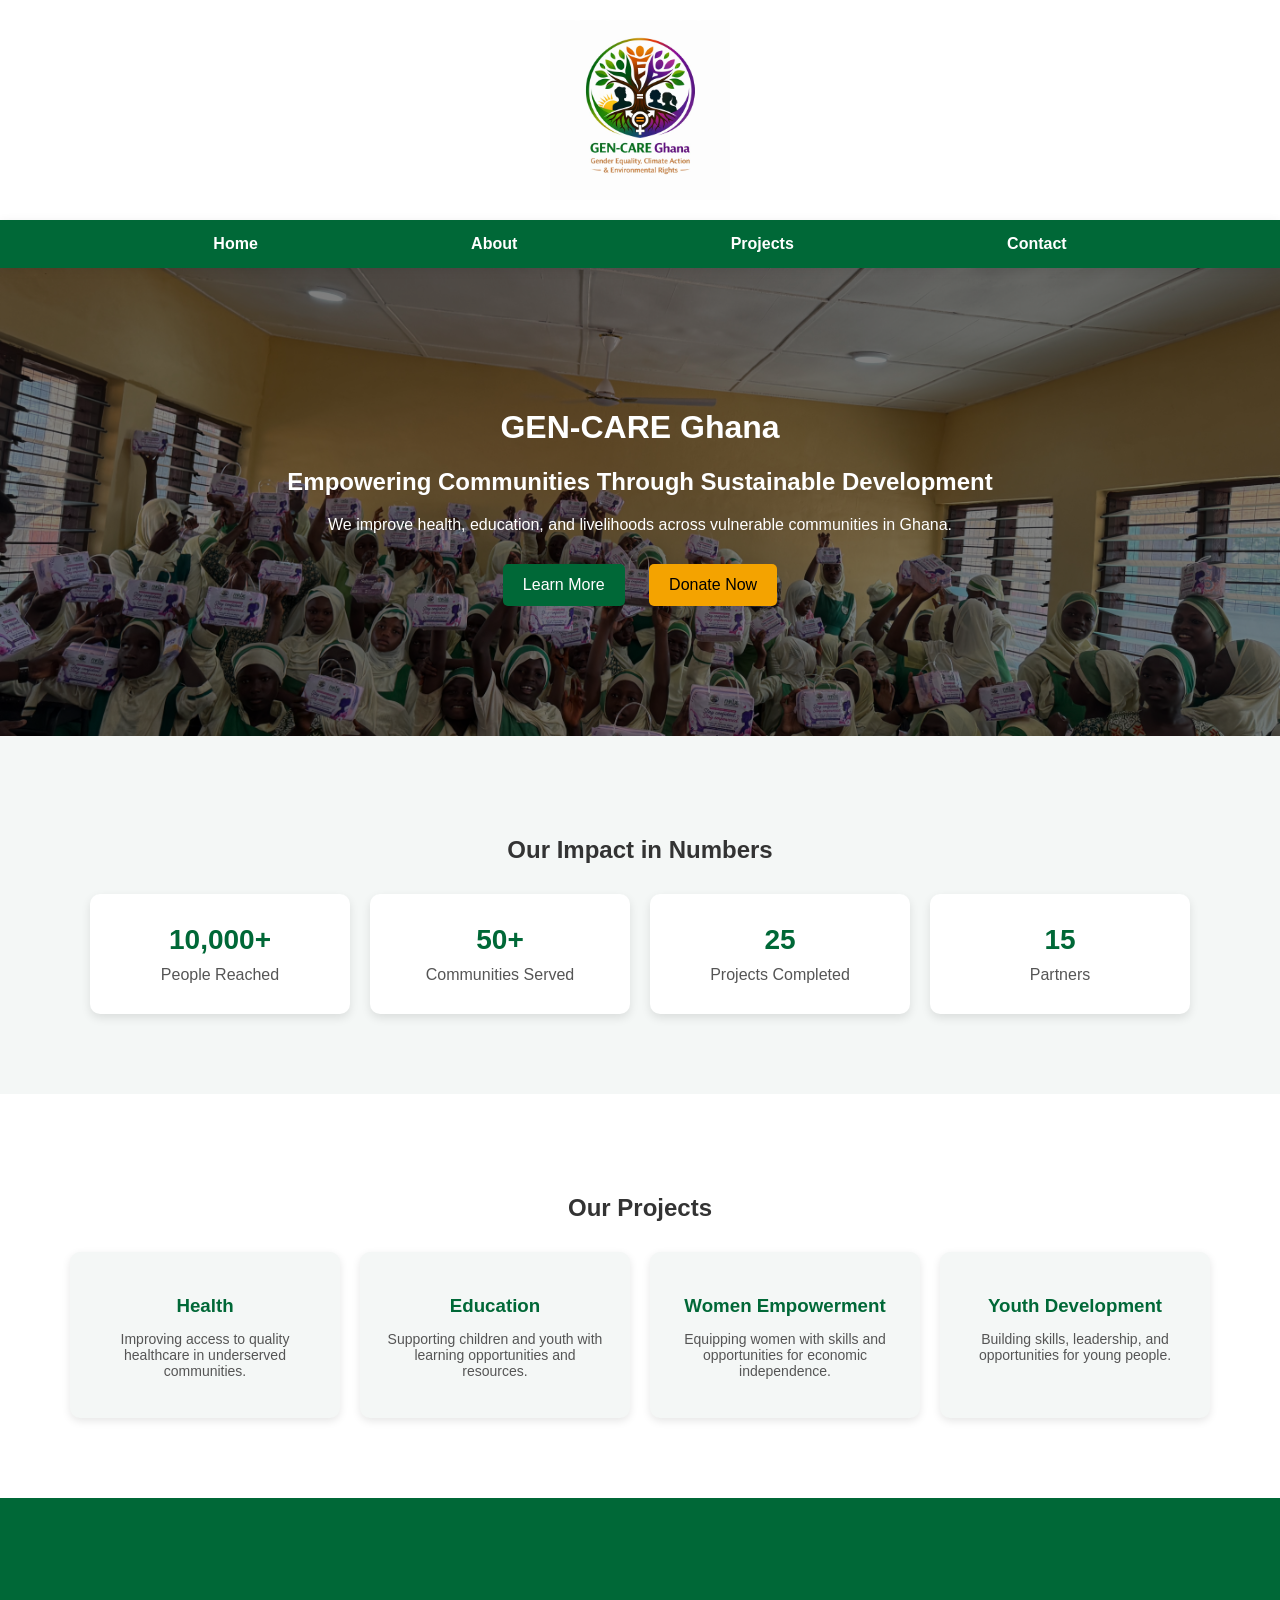
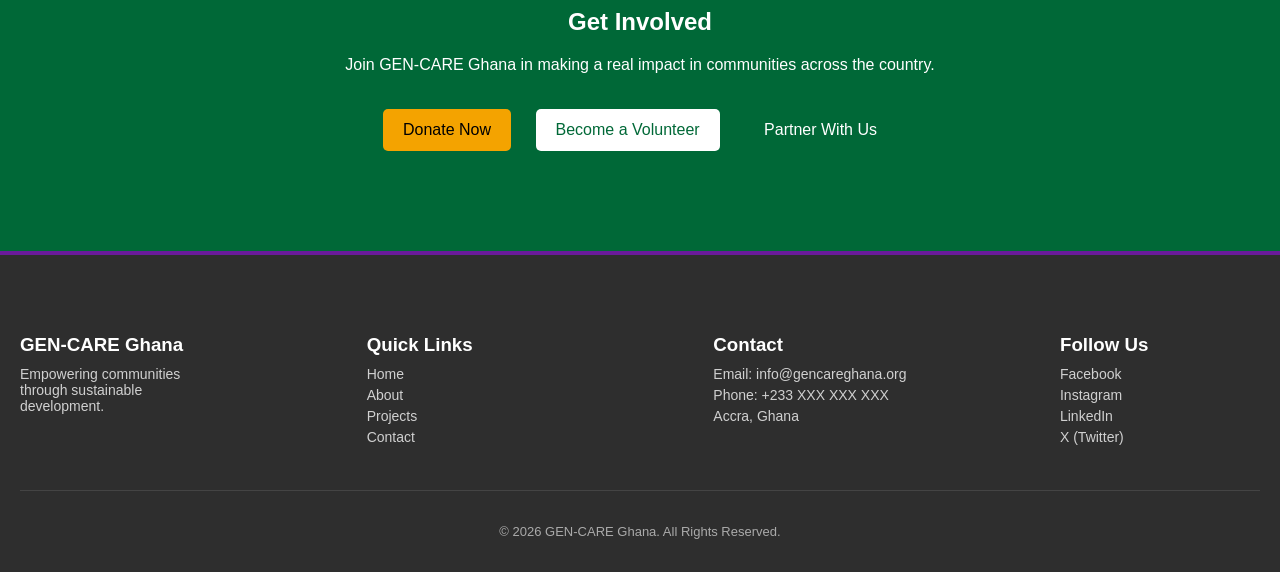
==== index.html @ 95de6874 "Add GEN-CARE Ghana website" ====
<!DOCTYPE html>
<html>


<head>
    <title>GEN-CARE Ghana</title>
    <link rel="stylesheet" href="css/style.css">
</head>


<body>

    <body>
   
    <header class="site-header">

    <img src="images/Logos/Logo1.jpg" alt="GEN-CARE Ghana Logo" class="site-logo" width="200" height="200">

</header>


<nav class="navbar">

    <ul class="nav-links">
        <li><a href="index.html">Home</a></li>
        <li><a href="about.html">About</a></li>
        <li><a href="projects.html">Projects</a></li>
        <li><a href="contact.html">Contact</a></li>
    </ul>
</nav>




<div class="hero">

    <h1>GEN-CARE Ghana</h1>

    <h2>Empowering Communities Through Sustainable Development</h2>

    <p>
        We improve health, education, and livelihoods across vulnerable communities in Ghana.
    </p>

    <div class="hero-buttons">
        <button>Learn More</button>
        <button class="donate">Donate Now</button>
    </div>

</div>




<div class="stats-section">

    <h2>Our Impact in Numbers</h2>

    <div class="stats-container">

        <div class="stat-box">
            <h3>10,000+</h3>
            <p>People Reached</p>
        </div>

        <div class="stat-box">
            <h3>50+</h3>
            <p>Communities Served</p>
        </div>

        <div class="stat-box">
            <h3>25</h3>
            <p>Projects Completed</p>
        </div>

        <div class="stat-box">
            <h3>15</h3>
            <p>Partners</p>
        </div>

    </div>

</div>



<div class="projects-section">

    <h2>Our Projects</h2>

    <div class="projects-container">

        <div class="projects-card">
            <h3>Health</h3>
            <p>Improving access to quality healthcare in underserved communities.</p>
        </div>

        <div class="projects-card">
            <h3>Education</h3>
            <p>Supporting children and youth with learning opportunities and resources.</p>
        </div>

        <div class="projects-card">
            <h3>Women Empowerment</h3>
            <p>Equipping women with skills and opportunities for economic independence.</p>
        </div>

        <div class="projects-card">
            <h3>Youth Development</h3>
            <p>Building skills, leadership, and opportunities for young people.</p>
        </div>

    </div>

</div>

<div class="cta-section">

    <h2>Get Involved</h2>

    <p>
        Join GEN-CARE Ghana in making a real impact in communities across the country.
    </p>

    <div class="cta-buttons">

        <button class="donate-btn">Donate Now</button>

        <button class="volunteer-btn">Become a Volunteer</button>

        <button class="partner-btn">Partner With Us</button>

    </div>

</div>

<footer class="footer">

    <div class="footer-container">

        <div class="footer-box">
            <h3>GEN-CARE Ghana</h3>
            <p>Empowering communities through sustainable development.</p>
        </div>

        <div class="footer-box">
            <h3>Quick Links</h3>
            <p>Home</p>
            <p>About</p>
            <p>Projects</p>
            <p>Contact</p>
        </div>

        <div class="footer-box">
            <h3>Contact</h3>
            <p>Email: info@gencareghana.org</p>
            <p>Phone: +233 XXX XXX XXX</p>
            <p>Accra, Ghana</p>
        </div>

        <div class="footer-box">
            <h3>Follow Us</h3>
            <p>Facebook</p>
            <p>Instagram</p>
            <p>LinkedIn</p>
            <p>X (Twitter)</p>
        </div>

    </div>

    <div class="footer-bottom">
        <p>© 2026 GEN-CARE Ghana. All Rights Reserved.</p>
    </div>

</footer>

</body>

</html>
---- css/style.css ----
:root {
    --green: #006837;
    --orange: #f4a300;
    --purple: #6a1b9a;
    --light: #f4f7f6;
    --dark: #333;
}

body {
    font-family: Arial, sans-serif;
    margin: 0;
    padding: 0;
    background-color: #f4f7f6;
    color: #333;
}

.site-header{
    background:white;

    padding:20px 0;

    text-align:center;
} 

.site-logo{
    width:180px;
    height:auto;

    display:block;

    margin:auto;
}

.hero {
    text-align: center;
    padding: 120px 20px;
    color: white;

    background-image: url('../images/GenCare X FHAWE/GFH1.jpg');
    background-size: cover;
    background-position: center;
    position: relative;
}

.hero::before {
    content: "";
    position: absolute;
    top: 0;
    left: 0;
    right: 0;
    bottom: 0;
    background: rgba(0, 0, 0, 0.5);
}

.hero h1,
.hero h2,
.hero p,
.hero-buttons {
    position: relative;
    z-index: 2;
}

.hero-buttons {
    margin-top: 20px;
}

.donate {
    background-color: #f4a300;
    color: black;
}

button:hover {
    background-color: #004d2e;
    color: white;
}

button {
    background-color: #006837;
    color: white;
    border: none;
    padding: 12px 20px;
    margin: 10px;
    font-size: 16px;
    cursor: pointer;
    border-radius: 5px;
}
button:hover {
    background-color: #004d2e;
}

.navbar {
    background: #006837;
    padding: 15px 0;
    box-shadow: 0 2px 10px rgba(0,0,0,0.08);
    position: sticky;
    top: 0;
    z-index: 1000;
}

.logo {
    color: white;
    margin: 0;
}

.nav-links {
    display: flex;
    justify-content: space-evenly;
    align-items: center;
    list-style: none;
    width: 100%;
    margin: 0;
    padding: 0;
}

.nav-links li a {
    text-decoration: none;
    color: white;
    font-weight: bold;
}

.nav-links li a:hover {
    color: #f4a300;
}

.stats-section {
    text-align: center;
    padding: 80px 20px;
    background-color: #f4f7f6;
}

.stats-container {
    display: flex;
    justify-content: center;
    gap: 20px;
    flex-wrap: wrap;
    margin-top: 30px;
}

.stat-box {
    background-color: white;
    padding: 30px;
    width: 200px;
    border-radius: 10px;
    box-shadow: 0 4px 10px rgba(0,0,0,0.1);
}

.stat-box h3 {
    font-size: 28px;
    color: #006837;
    margin: 0;
}

.stat-box p {
    margin: 10px 0 0;
    color: #555;
}

.projects-section {
    text-align: center;
    padding: 80px 20px;
    background-color: white;
}

.projects-container {
    display: flex;
    justify-content: center;
    gap: 20px;
    flex-wrap: wrap;
    margin-top: 30px;
}

.projects-card {
    background-color: #f4f7f6;
    padding: 25px;
    width: 220px;
    border-radius: 10px;
    box-shadow: 0 3px 8px rgba(0,0,0,0.1);
    transition: 0.3s;
}

.projects-card:hover {
    transform: translateY(-5px);
    background-color: #eaf5ef;
}

.projects-card h3 {
    color: #006837;
    margin-bottom: 10px;
}

.projects-card p {
    color: #555;
    font-size: 14px;
}

.cta-section {
    text-align: center;
    padding: 90px 20px;
    background-color: #006837;
    color: white;
}

.cta-buttons {
    margin-top: 25px;
}

.cta-section button {
    padding: 12px 20px;
    margin: 10px;
    border: none;
    font-size: 16px;
    cursor: pointer;
    border-radius: 5px;
    transition: 0.3s;
}

.donate-btn {
    background-color: #f4a300;
    color: black;
}

.volunteer-btn {
    background-color: white;
    color: #006837;
}

.partner-btn {
    background-color: transparent;
    border: 2px solid white;
    color: white;
}

.cta-section button:hover {
    transform: scale(1.05);
}

.footer {
    background-color: #2e2e2e;
    color: white;
    padding: 60px 20px 20px;
}

.footer-container {
    display: flex;
    justify-content: space-between;
    flex-wrap: wrap;
    gap: 30px;
}

.footer-box {
    width: 200px;
}

.footer-box h3 {
    color: white;
    margin-bottom: 10px;
}

.footer-box p {
    margin: 5px 0;
    color: #d0d0d0;
    font-size: 14px;
}

.footer-bottom {
    text-align: center;
    margin-top: 40px;
    padding-top: 20px;
    border-top: 1px solid #444;
    color: #aaa;
    font-size: 13px;
}

.footer {
    border-top: 4px solid var(--purple);
}


#ABOUT SECTION

.about-section {
    text-align: center;
    padding: 80px 20px;
    background-color: #f4f7f6;
}

.about-section h1 {
    color: var(--purple);
}

.about-section p {
    max-width: 700px;
    margin: auto;
    color: #555;
    font-size: 16px;
}

.about-section p {
    margin-bottom: 25px;
}

.info-section {
    display: flex;
    justify-content: center;
    gap: 20px;
    flex-wrap: wrap;
    padding: 60px 20px;
    background-color: white;
}

.about-grid {
    display: grid;
    grid-template-columns: repeat(auto-fit, minmax(250px, 1fr));
    gap: 20px;
    padding: 60px 20px;
    background-color: white;
}

.about-card {
    background-color: #f9f9f9;
    padding: 25px;
    border-radius: 10px;
    box-shadow: 0 3px 10px rgba(0,0,0,0.1);
    transition: 0.3s;
    border-top: 4px solid var(--green);
    text-align: center;
}

.about-card:hover {
    transform: translateY(-5px);
    border-top: 4px solid var(--purple);
}

.about-card h2 {
    color: var(--green);
}

.about-card p {
    color: #555;
    font-size: 14px;
}

.values-section{
    background-color:#f4f7f6;
    padding:80px 20px;
    text-align:center;
}

.values-section h2{
    color:var(--black);
    margin-bottom:50px;
}

.values-grid{
    display:flex;
    justify-content:center;
    gap:30px;
    flex-wrap:wrap;

    max-width:1100px;
    margin:auto;
}


.value-card{
    flex:0 1 300px;

    background:white;
    padding:30px;

    border-radius:12px;

    box-shadow:0 5px 15px rgba(0,0,0,0.08);

    border-top:4px solid var(--green);

    transition:0.3s;
}

.value-card:hover{
    transform:translateY(-8px);

    border-top:4px solid var(--purple);
}

.value-card h3{
    color:var(--green);
    margin-bottom:15px;
}

.value-card p{
    color:#666;
    line-height:1.7;
}



#PROJECTS SECTION

.page-header {
    text-align: center;
    padding: 80px 20px;
    background-color: #f4f7f6;
}

.page-header h1 {
    color: var(--purple);
}

.page-header p {
    max-width: 700px;
    margin: auto;
    color: #555;
}

.projects-grid {
    display: grid;
    grid-template-columns: repeat(2, 1fr);
    gap: 30px;
    max-width: 1000px;
    margin: auto;
    padding: 60px 20px;
}

.project-card {
    background-color: #f9f9f9;
    padding: 25px;
    border-radius: 10px;
    box-shadow: 0 3px 10px rgba(0,0,0,0.1);
    transition: 0.3s;
    border-top: 4px solid var(--green);
}

.project-card:hover {
    transform: translateY(-5px);
    border-top: 4px solid var(--purple);
}

.project-card h2 {
    color: var(--green);
}

.project-card p {
    color: #555;
    font-size: 14px;
}

.page-header {
    text-align: center;
    padding: 80px 20px;
    background-color: #f4f7f6;
}

.page-header h1 {
    color: var(--black);
}

.page-header p {
    max-width: 700px;
    margin: auto;
    color: #555;
}

#CONTACT SECTION

.contact-header {
    background-color: #f4f7f6;
    text-align: center;
    padding: 80px 20px;
}

.contact-header h1 {
    color: var(--black);
    margin-bottom: 15px;
}

.contact-header p {
    max-width: 700px;
    margin: auto;
    color: #555;
}

.contact-card {
    width: 350px;
    background-color: #f9f9f9;
    padding: 30px;
    border-radius: 10px;
    box-shadow: 0 3px 10px rgba(0,0,0,0.1);

    text-align: center;
}

.contact-card h2 {
    color: var(--purple);

    margin-bottom: 20px;
}

.contact-card h2,
.contact-card p {
    text-align: center;
}

.contact-card input,
.contact-card textarea {
    width: 90%;
    padding: 12px;
    margin-bottom: 15px;
    border: 1px solid #ccc;
    border-radius: 5px;
}

.contact-card button {
    width: 150px;
    padding: 12px;
    background-color: var(--green);
    color: white;
    border: none;
    border-radius: 5px;
    cursor: pointer;
}

.contact-card form {
    display: flex;
    flex-direction: column;
    align-items: center;
}

.contact-card button:hover {

    background-color: var(--purple);

}

.whatsapp-btn {

    display: inline-block;
    margin-top: 15px;
    padding: 12px 20px;
    background-color: #25D366;
    color: white;
    text-decoration: none;
    border-radius: 5px;
}

.contact-card h2 {
    color: var(--black);
    margin-bottom: 20px;
}

.contact-page-header{
    background:#f4f7f6;
    padding:80px 20px;
}

.contact-page-title{
    max-width:700px;
    margin:auto;
    text-align:center;
}

.contact-page-title h1{
    color:var(--black);
    margin-bottom:15px;
}

.contact-page-title p{
    color:#555;
}

.contact-page-section{
    display:flex;
    justify-content:center;
    gap:40px;
    flex-wrap:wrap;
    padding:60px 20px;
}

.contact-page-card{
    width:350px;
    background:#f9f9f9;
    padding:30px;
    border-radius:10px;
    box-shadow:0 3px 10px rgba(0,0,0,0.1);
}

.contact-page-card h2,
.contact-page-card p{
    text-align:center;
}

.contact-page-card h2{
    text-align:center;
    color:var(--black);
    margin-bottom:20px;
}

.contact-page-card p{
    text-align:center;
}

.contact-page-card form{
    width:100%;
}

.contact-page-card input,
.contact-page-card textarea{
    width:100%;
    padding:12px;
    margin-bottom:15px;
    border:1px solid #ccc;
    border-radius:5px;
    box-sizing:border-box;
}

.contact-page-card button{
    display:block;
    margin:20px auto 0 auto;

    width:150px;
    padding:12px;

    background-color:var(--green);
    color:white;

    border:none;
    border-radius:5px;

    cursor:pointer;
}

.contact-page-section{
    display:flex;
    justify-content:center;
    align-items:flex-start;
    gap:40px;
    flex-wrap:wrap;

    padding:60px 20px;
}
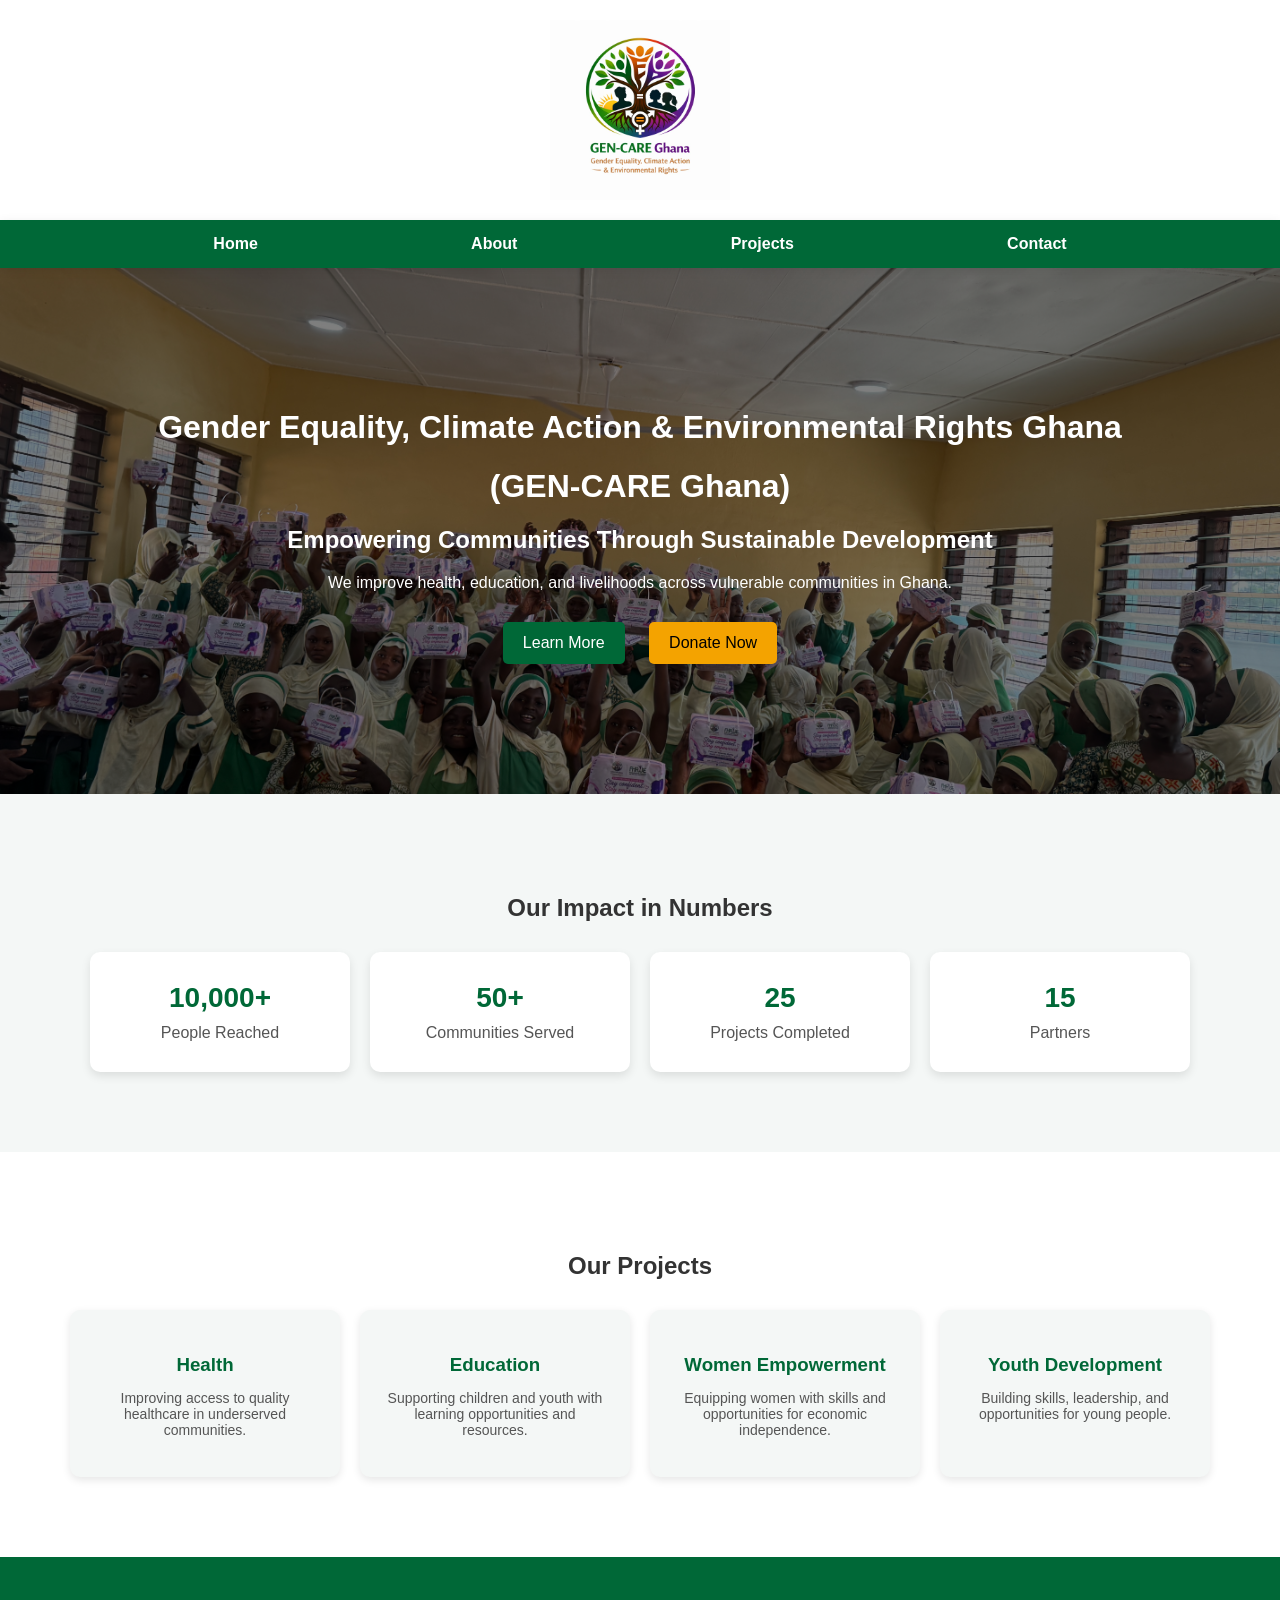
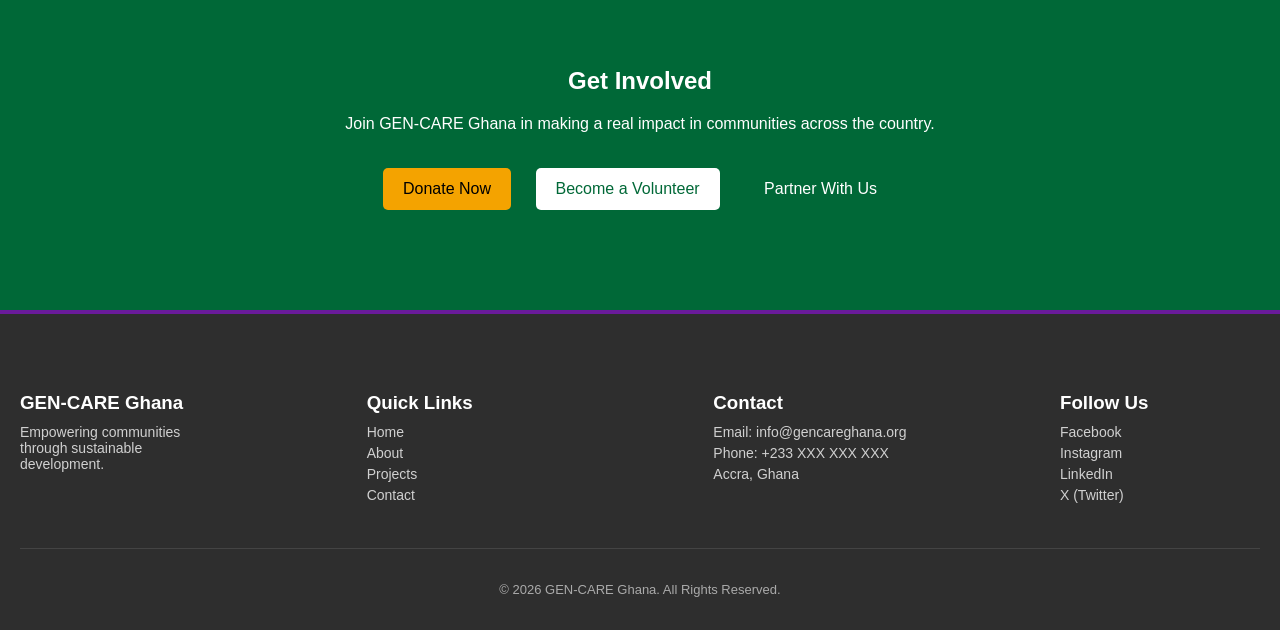
==== commit a1d93716: "Update index.html Update About page" ====
--- a/index.html
+++ b/index.html
@@ -34,7 +34,8 @@
 
 <div class="hero">
 
-    <h1>GEN-CARE Ghana</h1>
+    <h1>Gender Equality, Climate Action & Environmental Rights Ghana</h1>
+    <h1>(GEN-CARE Ghana)</h1>
 
     <h2>Empowering Communities Through Sustainable Development</h2>
 
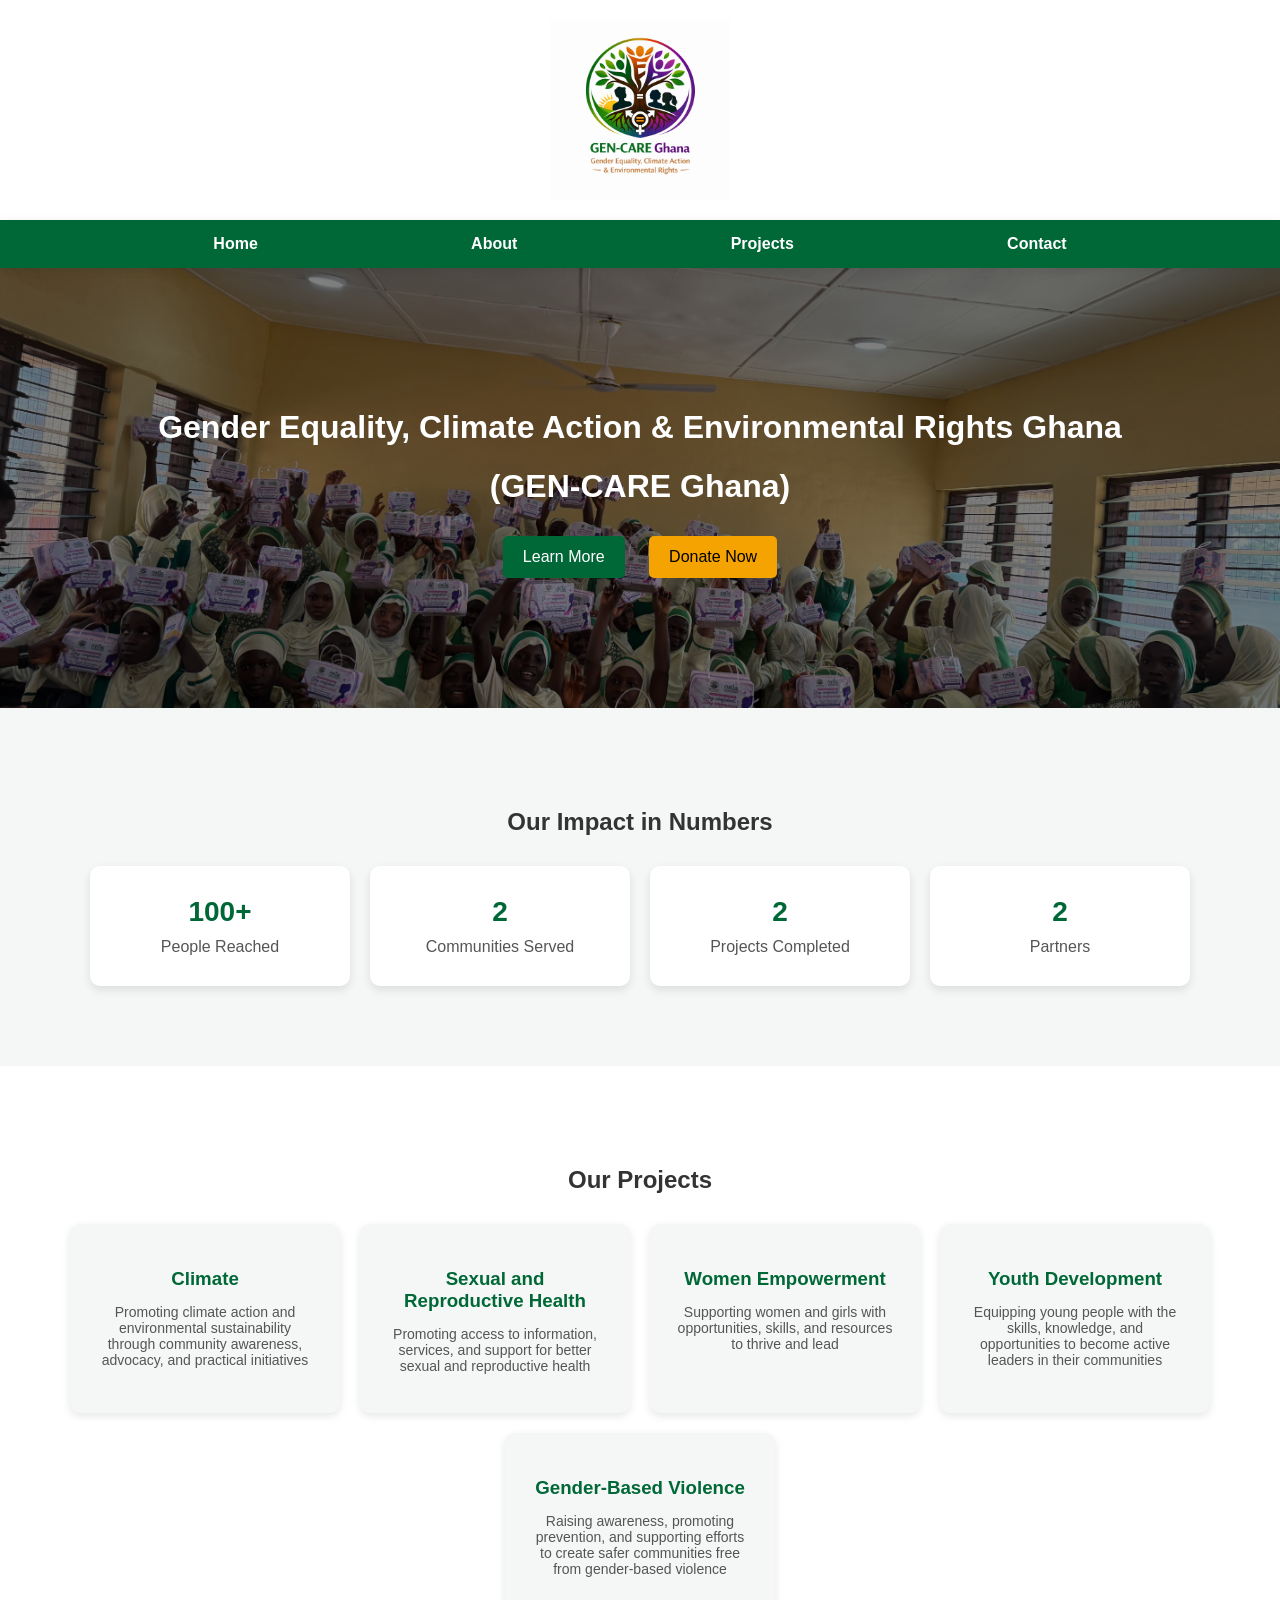
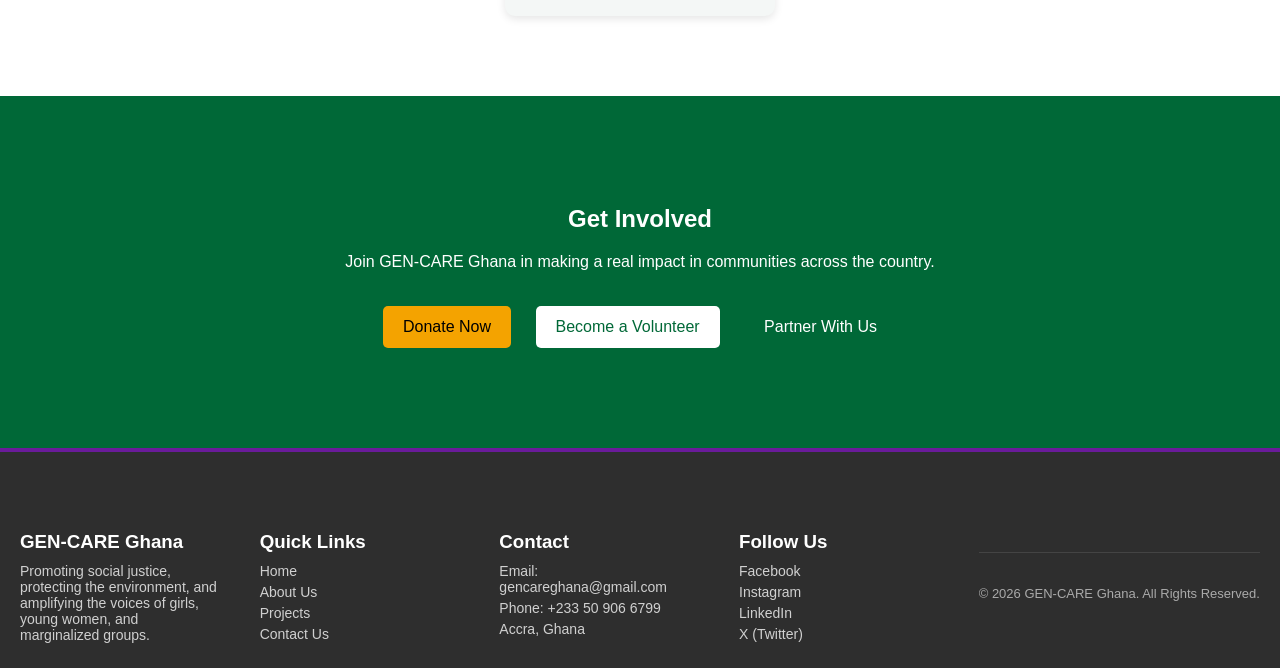
==== commit 45886755: "Update index.html" ====
--- a/index.html
+++ b/index.html
@@ -37,16 +37,10 @@
     <h1>Gender Equality, Climate Action & Environmental Rights Ghana</h1>
     <h1>(GEN-CARE Ghana)</h1>
 
-    <h2>Empowering Communities Through Sustainable Development</h2>
-
-    <p>
-        We improve health, education, and livelihoods across vulnerable communities in Ghana.
-    </p>
-
-    <div class="hero-buttons">
-        <button>Learn More</button>
-        <button class="donate">Donate Now</button>
-    </div>
+<div class="hero-buttons">
+    <a href="about.html" class="hero-btn">Learn More</a>
+    <a href="paystack.shop/pay/1pvp884kh8" class="hero-btn donate">Donate Now</a>
+</div>
 
 </div>
 
@@ -60,22 +54,22 @@
     <div class="stats-container">
 
         <div class="stat-box">
-            <h3>10,000+</h3>
+            <h3>100+</h3>
             <p>People Reached</p>
         </div>
 
         <div class="stat-box">
-            <h3>50+</h3>
+            <h3>2</h3>
             <p>Communities Served</p>
         </div>
 
         <div class="stat-box">
-            <h3>25</h3>
+            <h3>2</h3>
             <p>Projects Completed</p>
         </div>
 
         <div class="stat-box">
-            <h3>15</h3>
+            <h3>2</h3>
             <p>Partners</p>
         </div>
 
@@ -92,23 +86,28 @@
     <div class="projects-container">
 
         <div class="projects-card">
-            <h3>Health</h3>
-            <p>Improving access to quality healthcare in underserved communities.</p>
+            <h3>Climate</h3>
+            <p>Promoting climate action and environmental sustainability through community awareness, advocacy, and practical initiatives</p>
         </div>
 
         <div class="projects-card">
-            <h3>Education</h3>
-            <p>Supporting children and youth with learning opportunities and resources.</p>
+            <h3>Sexual and Reproductive Health</h3>
+            <p>Promoting access to information, services, and support for better sexual and reproductive health</p>
         </div>
 
         <div class="projects-card">
             <h3>Women Empowerment</h3>
-            <p>Equipping women with skills and opportunities for economic independence.</p>
+            <p>Supporting women and girls with opportunities, skills, and resources to thrive and lead</p>
         </div>
 
         <div class="projects-card">
             <h3>Youth Development</h3>
-            <p>Building skills, leadership, and opportunities for young people.</p>
+            <p>Equipping young people with the skills, knowledge, and opportunities to become active leaders in their communities</p>
+        </div>
+
+         <div class="projects-card">
+            <h3>Gender-Based Violence</h3>
+            <p>Raising awareness, promoting prevention, and supporting efforts to create safer communities free from gender-based violence</p>
         </div>
 
     </div>
@@ -123,15 +122,13 @@
         Join GEN-CARE Ghana in making a real impact in communities across the country.
     </p>
 
-    <div class="cta-buttons">
 
-        <button class="donate-btn">Donate Now</button>
+<div class="cta-buttons">
+    <a href="paystack.shop/pay/1pvp884kh8" class="cta-btn donate-btn">Donate Now</a>
+    <a href="contact.html" class="cta-btn volunteer-btn">Become a Volunteer</a>
+    <a href="contact.html" class="cta-btn partner-btn">Partner With Us</a>
+</div>
 
-        <button class="volunteer-btn">Become a Volunteer</button>
-
-        <button class="partner-btn">Partner With Us</button>
-
-    </div>
 
 </div>
 
@@ -141,33 +138,34 @@
 
         <div class="footer-box">
             <h3>GEN-CARE Ghana</h3>
-            <p>Empowering communities through sustainable development.</p>
+            <p>Promoting social justice, protecting the environment, and amplifying 
+                the voices of girls, young women, and marginalized groups.
+            </p>
         </div>
 
         <div class="footer-box">
             <h3>Quick Links</h3>
-            <p>Home</p>
-            <p>About</p>
-            <p>Projects</p>
-            <p>Contact</p>
+            <p><a href="index.html">Home</a></p>
+            <p><a href="about.html">About Us</a></p>
+            <p><a href="projects.html">Projects</a></p>
+            <p><a href="contact.html">Contact Us</a></p>
         </div>
 
         <div class="footer-box">
             <h3>Contact</h3>
-            <p>Email: info@gencareghana.org</p>
-            <p>Phone: +233 XXX XXX XXX</p>
+            <p>Email: gencareghana@gmail.com</p>
+            <p>Phone: +233 50 906 6799</p>
             <p>Accra, Ghana</p>
         </div>
 
         <div class="footer-box">
             <h3>Follow Us</h3>
-            <p>Facebook</p>
-            <p>Instagram</p>
-            <p>LinkedIn</p>
-            <p>X (Twitter)</p>
+
+            <p><a href="https://www.facebook.com/gencareghana/">Facebook</a></p>
+            <p><a href="https://www.instagram.com/gencareghana/">Instagram</a></p>
+            <p><a href="https://www.linkedin.com/company/gencareghana/">LinkedIn</a></p>
+            <p><a href="https://twitter.com/gencareghana">X (Twitter)</a></p>
         </div>
-
-    </div>
 
     <div class="footer-bottom">
         <p>© 2026 GEN-CARE Ghana. All Rights Reserved.</p>
--- a/css/style.css
+++ b/css/style.css
@@ -64,28 +64,30 @@
     margin-top: 20px;
 }
 
-.donate {
-    background-color: #f4a300;
-    color: black;
-}
-
-button:hover {
-    background-color: #004d2e;
-    color: white;
-}
-
-button {
+.hero-btn {
+    display: inline-block;
     background-color: #006837;
     color: white;
-    border: none;
+    text-decoration: none;
     padding: 12px 20px;
     margin: 10px;
     font-size: 16px;
-    cursor: pointer;
     border-radius: 5px;
 }
-button:hover {
+
+.hero-btn:hover {
     background-color: #004d2e;
+    color: white;
+}
+
+.hero-btn.donate {
+    background-color: #f4a300;
+    color: black;
+}
+
+.hero-btn.donate:hover {
+    background-color: #d98f00;
+    color: black;
 }
 
 .navbar {
@@ -204,7 +206,8 @@
     margin-top: 25px;
 }
 
-.cta-section button {
+.cta-section a {
+    display: inline-block;
     padding: 12px 20px;
     margin: 10px;
     border: none;
@@ -212,6 +215,7 @@
     cursor: pointer;
     border-radius: 5px;
     transition: 0.3s;
+    text-decoration: none;
 }
 
 .donate-btn {
@@ -230,7 +234,7 @@
     color: white;
 }
 
-.cta-section button:hover {
+.cta-section a:hover {
     transform: scale(1.05);
 }
 
@@ -275,6 +279,20 @@
     border-top: 4px solid var(--purple);
 }
 
+.footer-box a {
+
+    color: #d0d0d0;
+
+    text-decoration: none;
+
+}
+
+.footer-box a:hover {
+
+    color: #f4a300;
+
+}
+
 
 #ABOUT SECTION
 
@@ -290,13 +308,10 @@
 
 .about-section p {
     max-width: 700px;
-    margin: auto;
+    margin: 0 auto 30px auto;
     color: #555;
     font-size: 16px;
-}
-
-.about-section p {
-    margin-bottom: 25px;
+    line-height: 1.8;
 }
 
 .info-section {
@@ -356,7 +371,6 @@
     justify-content:center;
     gap:30px;
     flex-wrap:wrap;
-
     max-width:1100px;
     margin:auto;
 }
@@ -364,22 +378,16 @@
 
 .value-card{
     flex:0 1 300px;
-
     background:white;
     padding:30px;
-
     border-radius:12px;
-
     box-shadow:0 5px 15px rgba(0,0,0,0.08);
-
     border-top:4px solid var(--green);
-
     transition:0.3s;
 }
 
 .value-card:hover{
     transform:translateY(-8px);
-
     border-top:4px solid var(--purple);
 }
 
@@ -393,7 +401,61 @@
     line-height:1.7;
 }
 
-
+.about-page-header p {
+    display: block;
+    margin-top: 0;
+    margin-bottom: 30px !important;
+    line-height: 1.8;
+}
+
+.about-image {
+    max-width: 900px;
+    margin: 20px auto 60px auto;
+    padding: 0 20px;
+    text-align: center;
+}
+
+.about-image img {
+    width: 80%;
+    height: auto;
+    margin: 0 auto;
+    border-radius: 12px;
+    display: block;
+    box-shadow: 0 5px 15px rgba(0,0,0,0.12);
+}
+
+.about-impact {
+    display: flex;
+    align-items: center;
+    gap: 30px;
+    max-width: 1100px;
+    margin: 0 auto;
+    padding: 70px 20px;
+    background-color: white;
+}
+
+.about-impact-image {
+    flex: 1;
+}
+
+.about-impact-image img {
+    width: 100%;
+    height: auto;
+    border-radius: 12px;
+    display: block;
+}
+
+.about-impact-cards {
+    flex: 1;
+    display: flex;
+    flex-direction: column;
+    gap: 20px;
+}
+
+.about-impact-cards .about-card {
+    width: auto;
+    margin: 0;
+}
 
 #PROJECTS SECTION
 
@@ -405,12 +467,6 @@
 
 .page-header h1 {
     color: var(--purple);
-}
-
-.page-header p {
-    max-width: 700px;
-    margin: auto;
-    color: #555;
 }
 
 .projects-grid {
@@ -459,6 +515,35 @@
     max-width: 700px;
     margin: auto;
     color: #555;
+}
+
+.project-btn {
+    display: inline-block;
+    background-color: #f4a300;
+    color: black;
+    text-decoration: none;
+    padding: 12px 20px;
+    margin-top: 15px;
+    font-size: 16px;
+    border-radius: 5px;
+    transition: 0.3s;
+}
+
+.project-btn:hover {
+    background-color: #d98f00;
+    color: black;
+}
+
+.project-card img {
+    width: 100%;
+    height: 250px;
+    object-fit: contain;
+    display: block;
+    border-radius: 10px 10px 0 0;
+}
+
+.project-card {
+    overflow: hidden;
 }
 
 #CONTACT SECTION
@@ -637,4 +722,53 @@
     flex-wrap:wrap;
 
     padding:60px 20px;
+}
+
+
+#FHAWE SECTION
+
+.project-detail {
+    max-width: 900px;
+    margin: auto;
+    padding: 70px 20px;
+    text-align: center;
+}
+
+.project-title {
+    text-align: center;
+    color: var(--black);
+    font-size: 32px;
+    margin-bottom: 30px;
+    line-height: 1.3;
+}
+
+.project-detail-image {
+    width: 80%;
+    height: auto;
+    border-radius: 12px;
+    display: block;
+    margin: 0 auto 30px auto;
+}
+
+.project-detail p {
+    max-width: 700px;
+    margin: 0 auto 30px auto;
+    color: #555;
+    line-height: 1.8;
+}
+
+.project-gallery {
+    display: grid;
+    grid-template-columns: repeat(2, 1fr);
+    gap: 20px;
+    margin: 40px auto;
+    max-width: 900px;
+}
+
+.project-gallery img {
+    width: 100%;
+    height: 280px;
+    object-fit: cover;
+    border-radius: 10px;
+    display: block;
 }
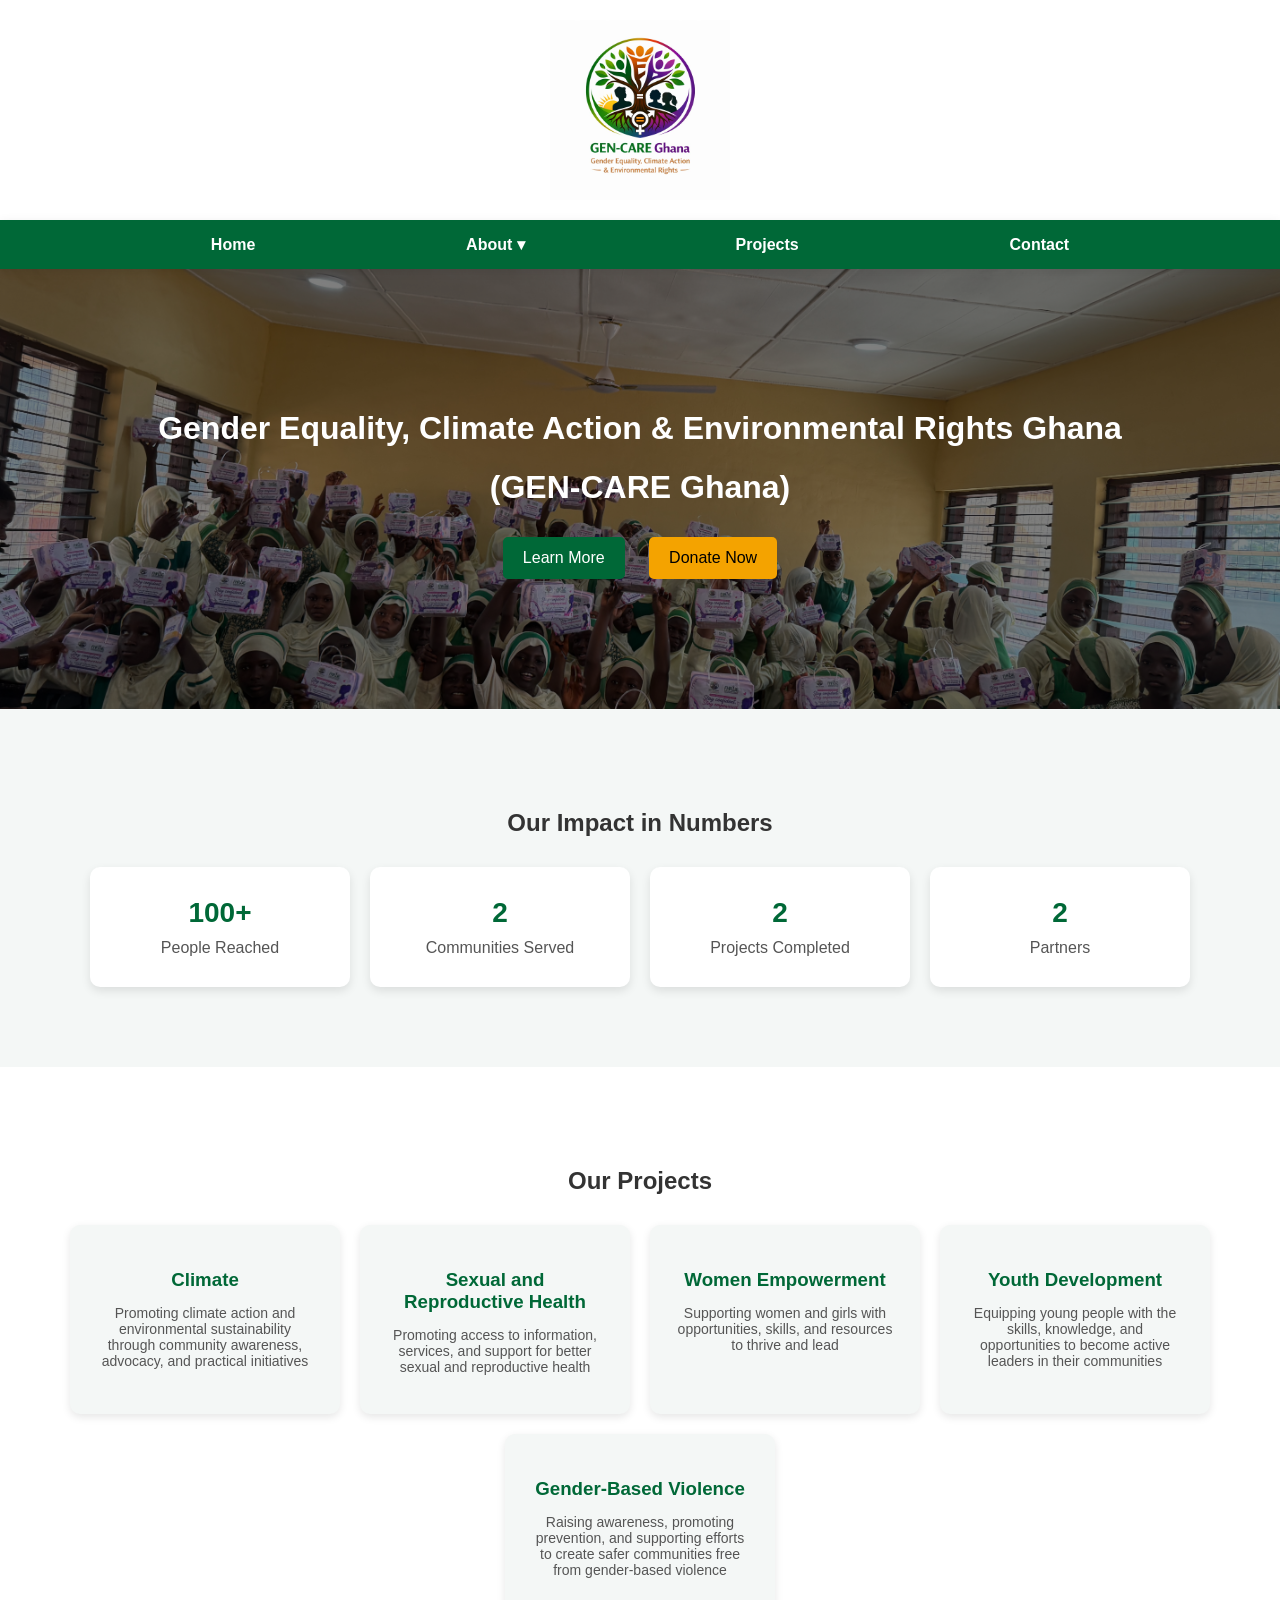
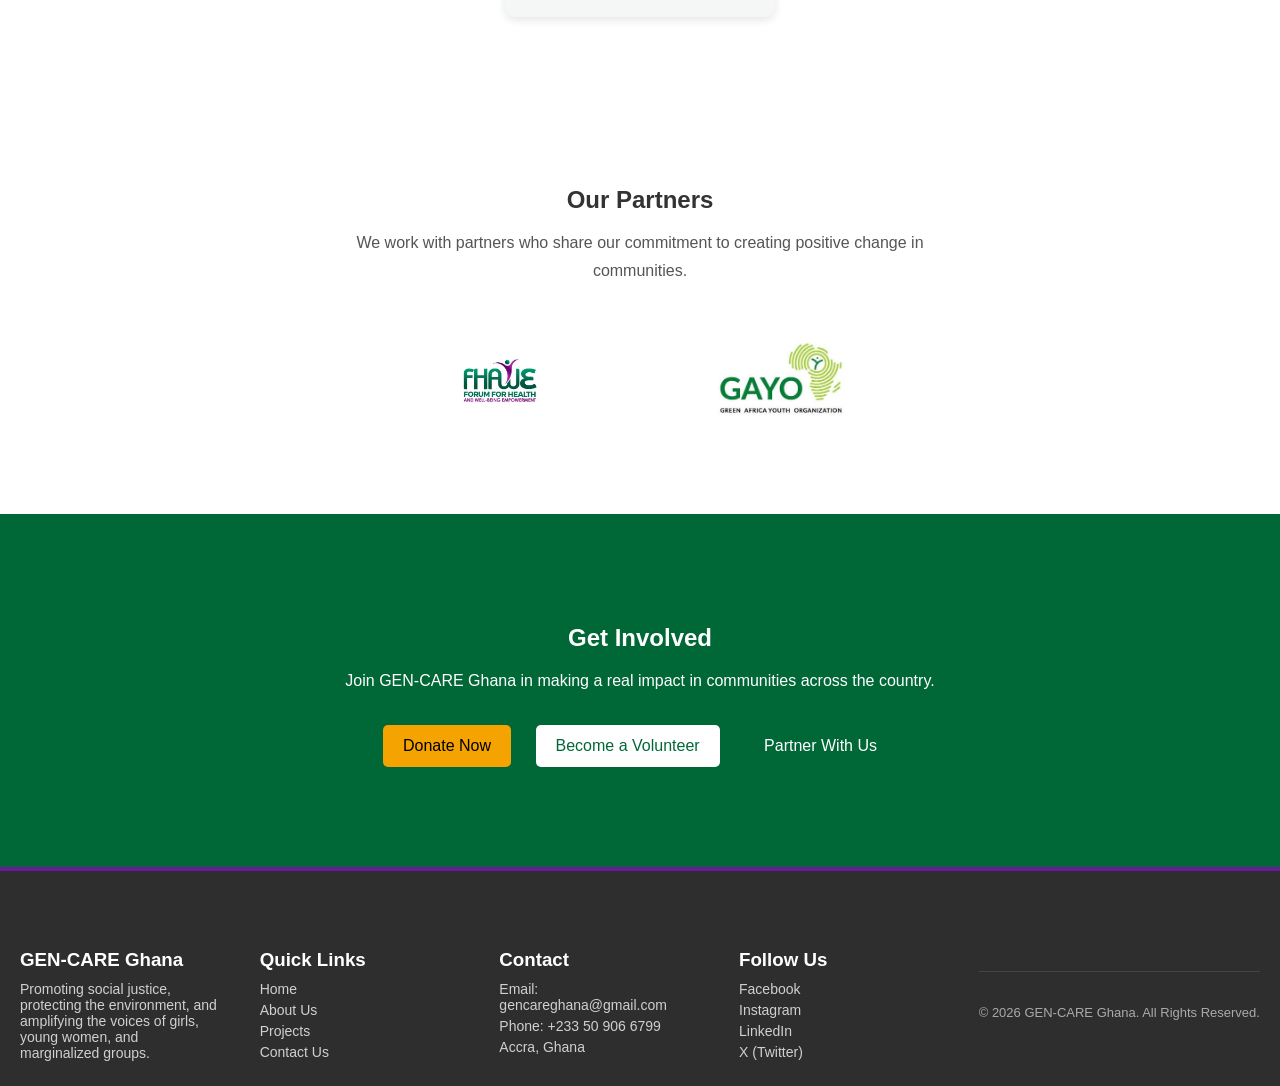
==== commit a45f47fe: "Update index.html" ====
--- a/index.html
+++ b/index.html
@@ -5,6 +5,7 @@
 <head>
     <title>GEN-CARE Ghana</title>
     <link rel="stylesheet" href="css/style.css">
+    <link rel="icon" type="image/jpeg" href="images/Logos/gencarelogo.jpg">
 </head>
 
 
@@ -14,7 +15,7 @@
    
     <header class="site-header">
 
-    <img src="images/Logos/Logo1.jpg" alt="GEN-CARE Ghana Logo" class="site-logo" width="200" height="200">
+    <img src="images/Logos/gencarelogo.jpg" alt="GEN-CARE Ghana Logo" class="site-logo" width="200" height="200">
 
 </header>
 
@@ -23,7 +24,14 @@
 
     <ul class="nav-links">
         <li><a href="index.html">Home</a></li>
-        <li><a href="about.html">About</a></li>
+        <li class="dropdown">
+    <a href="about.html">About ▾</a>
+
+    <ul class="dropdown-menu">
+        <li><a href="team.html">The Team</a></li>
+    </ul>
+    </li>
+    
         <li><a href="projects.html">Projects</a></li>
         <li><a href="contact.html">Contact</a></li>
     </ul>
@@ -113,6 +121,29 @@
     </div>
 
 </div>
+
+<section class="partners-section">
+
+    <h2>Our Partners</h2>
+
+    <p class="partners-intro">
+        We work with partners who share our commitment to creating
+        positive change in communities.
+    </p>
+
+    <div class="partners-logos">
+
+        <div class="partner-logo">
+            <img src="images/Logos/fhawe logo.JPG" alt="Fhawe">
+        </div>
+
+        <div class="partner-logo">
+            <img src="images/Logos/gayologo-white.jpeg" alt="Gayo">
+        </div>
+
+    </div>
+
+</section>
 
 <div class="cta-section">
 
--- a/css/style.css
+++ b/css/style.css
@@ -124,6 +124,46 @@
     color: #f4a300;
 }
 
+/* ABOUT DROPDOWN */
+
+.dropdown {
+    position: relative;
+}
+
+.dropdown-menu {
+    display: none;
+    position: absolute;
+    top: 100%;
+    left: 0;
+    background-color: #006837;
+    min-width: 180px;
+    padding: 10px 0;
+    margin: 0;
+    list-style: none;
+    box-shadow: 0 4px 10px rgba(0,0,0,0.15);
+}
+
+.dropdown-menu li {
+    width: 100%;
+}
+
+.dropdown-menu li a {
+    display: block;
+    padding: 12px 18px;
+    color: white;
+    text-decoration: none;
+    white-space: nowrap;
+}
+
+.dropdown-menu li a:hover {
+    background-color: #004d2e;
+    color: white;
+}
+
+.dropdown:hover .dropdown-menu {
+    display: block;
+}
+
 .stats-section {
     text-align: center;
     padding: 80px 20px;
@@ -193,6 +233,48 @@
 .projects-card p {
     color: #555;
     font-size: 14px;
+}
+
+.partners-section {
+    background-color: white;
+    padding: 70px 20px;
+    text-align: center;
+}
+
+.partners-section h2 {
+    color: var(--black);
+    margin-bottom: 15px;
+}
+
+.partners-intro {
+    max-width: 650px;
+    margin: 0 auto 40px auto;
+    color: #555;
+    line-height: 1.7;
+}
+
+.partners-logos {
+    display: flex;
+    justify-content: center;
+    align-items: center;
+    gap: 60px;
+    flex-wrap: wrap;
+}
+
+.partner-logo {
+    width: 220px;
+    height: 120px;
+    display: flex;
+    justify-content: center;
+    align-items: center;
+}
+
+.partner-logo img {
+    max-width: 100%;
+    max-height: 100px;
+    width: auto;
+    height: auto;
+    object-fit: contain;
 }
 
 .cta-section {
@@ -771,4 +853,75 @@
     object-fit: cover;
     border-radius: 10px;
     display: block;
+}
+
+
+#TEAM PAGE
+
+.team-page-header {
+    background-color: #f4f7f6;
+    padding: 80px 20px;
+    text-align: center;
+}
+
+.team-page-header h1 {
+    color: var(--black);
+    margin-bottom: 15px;
+    text-align: center;
+}
+
+.team-page-header p {
+    max-width: 700px;
+    margin: auto;
+    color: #555;
+    line-height: 1.8;
+}
+
+.team-section {
+    padding: 70px 20px;
+    background-color: white;
+}
+
+.team-grid {
+    display: flex;
+    justify-content: center;
+    gap: 40px;
+    max-width: 900px;
+    margin: auto;
+    flex-wrap: wrap;
+}
+
+.team-card {
+    width: 350px;
+    background-color: #f9f9f9;
+    padding: 30px;
+    border-radius: 12px;
+    text-align: center;
+    box-shadow: 0 5px 15px rgba(0,0,0,0.08);
+    border-top: 4px solid var(--green);
+}
+
+.team-card img {
+    width: 180px;
+    height: 180px;
+    object-fit: cover;
+    border-radius: 50%;
+    display: block;
+    margin: 0 auto 20px auto;
+}
+
+.team-card h2 {
+    color: var(--green);
+    margin-bottom: 8px;
+}
+
+.team-card h3 {
+    color: var(--black);
+    font-size: 16px;
+    margin-bottom: 15px;
+}
+
+.team-card p {
+    color: #555;
+    line-height: 1.7;
 }
